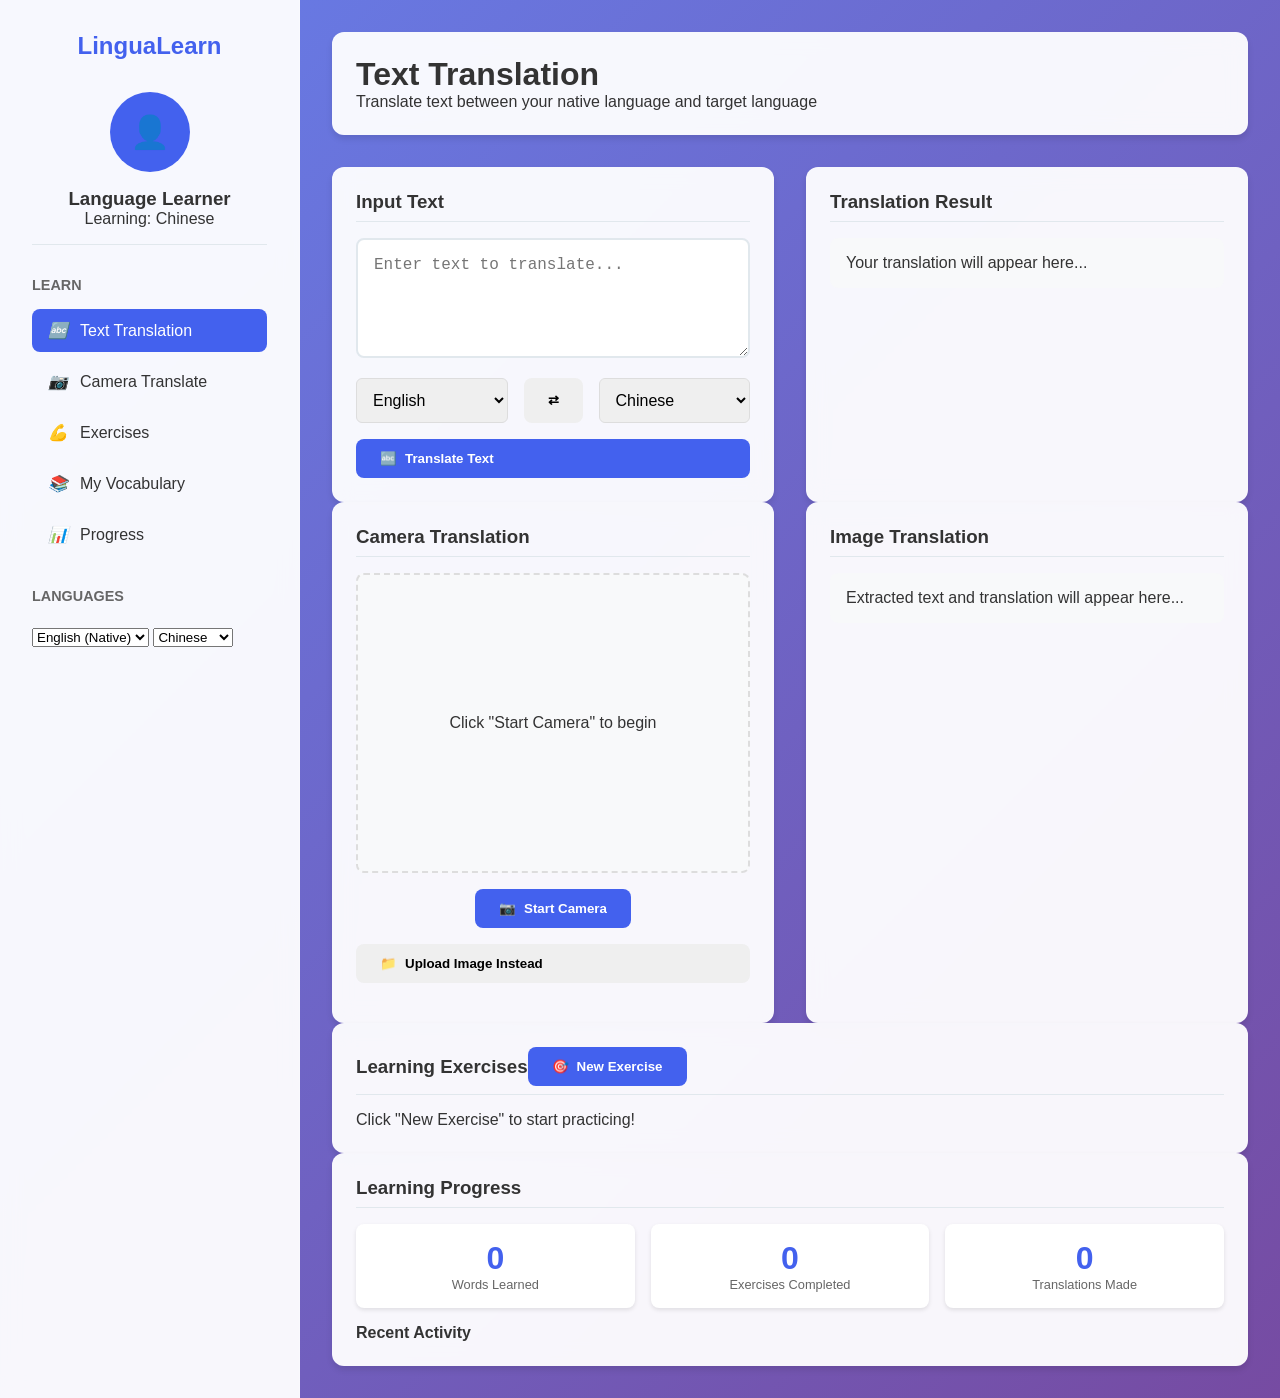
==== EngA.html @ cf84c39f "Add files via upload" ====
﻿<!DOCTYPE html>
<html lang="en">
<head>
    <meta charset="UTF-8">
    <meta name="viewport" content="width=device-width, initial-scale=1.0">
    <title>LinguaLearn - Language Learning Platform</title>
    <script src="/socket.io/socket.io.js"></script>
    <style>
        :root {
            --primary: #4361ee;
            --secondary: #3a0ca3;
            --success: #4cc9f0;
            --warning: #f72585;
            --light: #f8f9fa;
            --dark: #212529;
            --sidebar-width: 300px;
        }

        * {
            margin: 0;
            padding: 0;
            box-sizing: border-box;
        }

        body {
            font-family: 'Segoe UI', Tahoma, Geneva, Verdana, sans-serif;
            background: linear-gradient(135deg, #667eea 0%, #764ba2 100%);
            color: #333;
            min-height: 100vh;
        }

        .app-container {
            display: grid;
            grid-template-columns: var(--sidebar-width) 1fr;
            min-height: 100vh;
        }

        /* Sidebar */
        .sidebar {
            background: rgba(255, 255, 255, 0.95);
            backdrop-filter: blur(10px);
            padding: 2rem;
            border-right: 1px solid rgba(255, 255, 255, 0.2);
        }

        .logo {
            font-size: 1.5rem;
            font-weight: bold;
            color: var(--primary);
            margin-bottom: 2rem;
            text-align: center;
        }

        .user-profile {
            text-align: center;
            margin-bottom: 2rem;
            padding-bottom: 1rem;
            border-bottom: 1px solid #e1e8ed;
        }

        .avatar {
            width: 80px;
            height: 80px;
            background: var(--primary);
            border-radius: 50%;
            margin: 0 auto 1rem;
            display: flex;
            align-items: center;
            justify-content: center;
            color: white;
            font-size: 2rem;
        }

        .nav-section {
            margin-bottom: 2rem;
        }

        .nav-title {
            font-size: 0.9rem;
            text-transform: uppercase;
            color: #666;
            margin-bottom: 1rem;
            font-weight: 600;
        }

        .nav-links {
            list-style: none;
        }

        .nav-links li {
            margin-bottom: 0.5rem;
        }

        .nav-links a {
            display: flex;
            align-items: center;
            padding: 0.75rem 1rem;
            color: #333;
            text-decoration: none;
            border-radius: 8px;
            transition: all 0.2s ease;
        }

        .nav-links a:hover, .nav-links a.active {
            background: var(--primary);
            color: white;
        }

        .nav-links i {
            margin-right: 0.75rem;
            width: 20px;
            text-align: center;
        }

        /* Main Content */
        .main-content {
            padding: 2rem;
            overflow-y: auto;
        }

        .content-header {
            background: rgba(255, 255, 255, 0.95);
            backdrop-filter: blur(10px);
            border-radius: 12px;
            padding: 1.5rem;
            margin-bottom: 2rem;
            box-shadow: 0 4px 6px rgba(0, 0, 0, 0.1);
        }

        .tab-container {
            display: flex;
            gap: 1rem;
            margin-bottom: 1rem;
        }

        .tab {
            padding: 0.75rem 1.5rem;
            background: transparent;
            border: 2px solid var(--primary);
            border-radius: 25px;
            color: var(--primary);
            cursor: pointer;
            transition: all 0.2s ease;
            font-weight: 600;
        }

        .tab.active {
            background: var(--primary);
            color: white;
        }

        .content-grid {
            display: grid;
            grid-template-columns: 1fr 1fr;
            gap: 2rem;
        }

        @media (max-width: 1024px) {
            .content-grid {
                grid-template-columns: 1fr;
            }
        }

        .card {
            background: rgba(255, 255, 255, 0.95);
            backdrop-filter: blur(10px);
            border-radius: 12px;
            padding: 1.5rem;
            box-shadow: 0 4px 6px rgba(0, 0, 0, 0.1);
        }

        .card-header {
            display: flex;
            justify-content: between;
            align-items: center;
            margin-bottom: 1rem;
            padding-bottom: 0.5rem;
            border-bottom: 1px solid #e1e8ed;
        }

        /* Translation Interface */
        .translation-input {
            width: 100%;
            min-height: 120px;
            padding: 1rem;
            border: 2px solid #e1e8ed;
            border-radius: 8px;
            font-size: 1rem;
            resize: vertical;
            margin-bottom: 1rem;
        }

        .language-selector {
            display: flex;
            gap: 1rem;
            margin-bottom: 1rem;
        }

        .lang-select {
            flex: 1;
            padding: 0.75rem;
            border: 1px solid #ddd;
            border-radius: 6px;
            font-size: 1rem;
        }

        .btn {
            padding: 0.75rem 1.5rem;
            border: none;
            border-radius: 8px;
            cursor: pointer;
            font-weight: 600;
            transition: all 0.2s ease;
            display: inline-flex;
            align-items: center;
            gap: 0.5rem;
        }

        .btn-primary {
            background: var(--primary);
            color: white;
        }

        .btn-primary:hover {
            background: var(--secondary);
        }

        .btn-success {
            background: var(--success);
            color: white;
        }

        /* Camera Interface */
        .camera-container {
            position: relative;
            margin-bottom: 1rem;
        }

        .camera-preview {
            width: 100%;
            height: 300px;
            background: #f8f9fa;
            border: 2px dashed #ddd;
            border-radius: 8px;
            display: flex;
            align-items: center;
            justify-content: center;
            margin-bottom: 1rem;
        }

        .camera-preview video,
        .camera-preview canvas {
            width: 100%;
            height: 100%;
            border-radius: 6px;
        }

        .camera-controls {
            display: flex;
            gap: 0.5rem;
            justify-content: center;
        }

        /* Results Display */
        .translation-result {
            background: #f8f9fa;
            border-radius: 8px;
            padding: 1rem;
            margin-top: 1rem;
        }

        .word-breakdown {
            margin-top: 1rem;
        }

        .word-item {
            display: flex;
            justify-content: space-between;
            padding: 0.5rem;
            border-bottom: 1px solid #e9ecef;
        }

        .word-item:last-child {
            border-bottom: none;
        }

        .pronunciation {
            font-size: 0.8rem;
            color: #666;
            font-style: italic;
        }

        /* Learning Exercises */
        .exercise-card {
            background: #f0f4ff;
            border-radius: 8px;
            padding: 1rem;
            margin: 0.5rem 0;
        }

        .quiz-options {
            display: flex;
            flex-direction: column;
            gap: 0.5rem;
            margin: 1rem 0;
        }

        .quiz-option {
            padding: 0.75rem;
            background: white;
            border: 2px solid #e1e8ed;
            border-radius: 6px;
            cursor: pointer;
            transition: all 0.2s ease;
        }

        .quiz-option:hover {
            border-color: var(--primary);
        }

        .quiz-option.correct {
            border-color: var(--success);
            background: #f0fff4;
        }

        .quiz-option.incorrect {
            border-color: var(--warning);
            background: #fff0f0;
        }

        /* Progress Stats */
        .stats-grid {
            display: grid;
            grid-template-columns: repeat(auto-fit, minmax(150px, 1fr));
            gap: 1rem;
            margin: 1rem 0;
        }

        .stat-card {
            background: white;
            padding: 1rem;
            border-radius: 8px;
            text-align: center;
            box-shadow: 0 2px 4px rgba(0,0,0,0.1);
        }

        .stat-number {
            font-size: 2rem;
            font-weight: bold;
            color: var(--primary);
        }

        .stat-label {
            font-size: 0.8rem;
            color: #666;
        }
    </style>
</head>
<body>
    <div class="app-container">
        <!-- Sidebar -->
        <div class="sidebar">
            <div class="logo">LinguaLearn</div>
            
            <div class="user-profile">
                <div class="avatar">
                    <span>👤</span>
                </div>
                <h3 id="usernameDisplay">Language Learner</h3>
                <p>Learning: <span id="learningLangDisplay">Chinese</span></p>
            </div>

            <div class="nav-section">
                <div class="nav-title">Learn</div>
                <ul class="nav-links">
                    <li><a href="#" class="active" data-tab="translate"><i>🔤</i> Text Translation</a></li>
                    <li><a href="#" data-tab="camera"><i>📷</i> Camera Translate</a></li>
                    <li><a href="#" data-tab="exercises"><i>💪</i> Exercises</a></li>
                    <li><a href="#" data-tab="vocabulary"><i>📚</i> My Vocabulary</a></li>
                    <li><a href="#" data-tab="progress"><i>📊</i> Progress</a></li>
                </ul>
            </div>

            <div class="nav-section">
                <div class="nav-title">Languages</div>
                <div class="language-options">
                    <select id="nativeLanguage" class="form-control">
                        <option value="en">English (Native)</option>
                    </select>
                    <select id="learningLanguage" class="form-control" style="margin-top: 0.5rem;">
                        <option value="zh">Chinese</option>
                        <option value="ja">Japanese</option>
                        <option value="ko">Korean</option>
                    </select>
                </div>
            </div>
        </div>

        <!-- Main Content -->
        <div class="main-content">
            <div class="content-header">
                <h1 id="pageTitle">Text Translation</h1>
                <p id="pageDescription">Translate text between your native language and target language</p>
            </div>

            <!-- Translation Tab -->
            <div class="tab-content active" id="translateTab">
                <div class="content-grid">
                    <div class="card">
                        <div class="card-header">
                            <h3>Input Text</h3>
                        </div>
                        <textarea class="translation-input" id="inputText" placeholder="Enter text to translate..."></textarea>
                        
                        <div class="language-selector">
                            <select id="sourceLang" class="lang-select">
                                <option value="en">English</option>
                                <option value="zh">Chinese</option>
                                <option value="ja">Japanese</option>
                                <option value="ko">Korean</option>
                            </select>
                            <button class="btn" onclick="swapLanguages()">⇄</button>
                            <select id="targetLang" class="lang-select">
                                <option value="zh">Chinese</option>
                                <option value="ja">Japanese</option>
                                <option value="ko">Korean</option>
                                <option value="en">English</option>
                            </select>
                        </div>

                        <button class="btn btn-primary" onclick="translateText()" style="width: 100%;">
                            <span>🔤</span> Translate Text
                        </button>
                    </div>

                    <div class="card">
                        <div class="card-header">
                            <h3>Translation Result</h3>
                        </div>
                        <div id="translationResult" class="translation-result">
                            <p>Your translation will appear here...</p>
                        </div>

                        <div id="wordBreakdown" class="word-breakdown" style="display: none;">
                            <h4>Word Breakdown</h4>
                            <div id="wordList"></div>
                        </div>
                    </div>
                </div>
            </div>

            <!-- Camera Translation Tab -->
            <div class="tab-content" id="cameraTab">
                <div class="content-grid">
                    <div class="card">
                        <div class="card-header">
                            <h3>Camera Translation</h3>
                        </div>
                        
                        <div class="camera-container">
                            <div class="camera-preview" id="cameraPreview">
                                <span>Click "Start Camera" to begin</span>
                            </div>
                            
                            <div class="camera-controls">
                                <button class="btn btn-primary" id="startCameraBtn" onclick="startCamera()">
                                    <span>📷</span> Start Camera
                                </button>
                                <button class="btn btn-success" id="captureBtn" onclick="captureText()" style="display: none;">
                                    <span>⏹️</span> Capture & Translate
                                </button>
                                <button class="btn" id="stopCameraBtn" onclick="stopCamera()" style="display: none;">
                                    <span>⏹️</span> Stop Camera
                                </button>
                            </div>

                            <input type="file" id="imageUpload" accept="image/*" style="display: none;" onchange="uploadImage(this.files[0])">
                            <button class="btn" onclick="document.getElementById('imageUpload').click()" style="width: 100%; margin-top: 1rem;">
                                <span>📁</span> Upload Image Instead
                            </button>
                        </div>
                    </div>

                    <div class="card">
                        <div class="card-header">
                            <h3>Image Translation</h3>
                        </div>
                        <div id="imageTranslationResult" class="translation-result">
                            <p>Extracted text and translation will appear here...</p>
                        </div>
                    </div>
                </div>
            </div>

            <!-- Exercises Tab -->
            <div class="tab-content" id="exercisesTab">
                <div class="card">
                    <div class="card-header">
                        <h3>Learning Exercises</h3>
                        <button class="btn btn-primary" onclick="generateExercise()">
                            <span>🎯</span> New Exercise
                        </button>
                    </div>
                    
                    <div id="exerciseContainer">
                        <p>Click "New Exercise" to start practicing!</p>
                    </div>
                </div>
            </div>

            <!-- Progress Tab -->
            <div class="tab-content" id="progressTab">
                <div class="card">
                    <div class="card-header">
                        <h3>Learning Progress</h3>
                    </div>
                    
                    <div class="stats-grid">
                        <div class="stat-card">
                            <div class="stat-number" id="wordsLearned">0</div>
                            <div class="stat-label">Words Learned</div>
                        </div>
                        <div class="stat-card">
                            <div class="stat-number" id="exercisesCompleted">0</div>
                            <div class="stat-label">Exercises Completed</div>
                        </div>
                        <div class="stat-card">
                            <div class="stat-number" id="translationsMade">0</div>
                            <div class="stat-label">Translations Made</div>
                        </div>
                    </div>

                    <h4>Recent Activity</h4>
                    <div id="recentActivity">
                        <!-- Recent translations and exercises will appear here -->
                    </div>
                </div>
            </div>
        </div>
    </div>

    <script>
        class LinguaLearnApp {
            constructor() {
                this.socket = null;
                this.currentUser = null;
                this.mediaStream = null;
                this.currentTab = 'translate';
                this.init();
            }

            init() {
                this.initializeSocket();
                this.setupEventListeners();
                this.setupUser();
            }

            initializeSocket() {
                this.socket = io();

                this.socket.on('connect', () => {
                    console.log('Connected to language learning platform');
                });

                this.socket.on('user_ready', (data) => {
                    this.showNotification(data.message);
                });

                this.socket.on('translation_result', (translation) => {
                    this.displayTranslationResult(translation);
                });

                this.socket.on('image_translation_result', (translation) => {
                    this.displayImageTranslationResult(translation);
                });

                this.socket.on('image_translation_error', (error) => {
                    this.showNotification('Error: ' + error.error, 'error');
                });

                this.socket.on('exercise_generated', (exercise) => {
                    this.displayExercise(exercise);
                });

                this.socket.on('user_stats', (stats) => {
                    this.displayUserStats(stats);
                });
            }

            setupUser() {
                const username = localStorage.getItem('username') || 'Language Learner';
                const learningLang = localStorage.getItem('learningLanguage') || 'zh';
                
                this.currentUser = {
                    username: username,
                    learningLanguage: learningLang,
                    nativeLanguage: 'en'
                };

                document.getElementById('usernameDisplay').textContent = username;
                document.getElementById('learningLangDisplay').textContent = this.getLanguageName(learningLang);
                document.getElementById('learningLanguage').value = learningLang;

                this.socket.emit('user_join', this.currentUser);
            }

            getLanguageName(code) {
                const names = {
                    'en': 'English',
                    'zh': 'Chinese',
                    'ja': 'Japanese',
                    'ko': 'Korean'
                };
                return names[code] || code;
            }

            setupEventListeners() {
                // Tab navigation
                document.querySelectorAll('.nav-links a').forEach(link => {
                    link.addEventListener('click', (e) => {
                        e.preventDefault();
                        const tab = e.currentTarget.dataset.tab;
                        this.switchTab(tab);
                    });
                });

                // Language selection
                document.getElementById('learningLanguage').addEventListener('change', (e) => {
                    const lang = e.target.value;
                    this.currentUser.learningLanguage = lang;
                    localStorage.setItem('learningLanguage', lang);
                    document.getElementById('learningLangDisplay').textContent = this.getLanguageName(lang);
                    
                    // Update user with new language preference
                    this.socket.emit('user_join', this.currentUser);
                });

                // Enter key for translation
                document.getElementById('inputText').addEventListener('keypress', (e) => {
                    if (e.key === 'Enter' && e.ctrlKey) {
                        this.translateText();
                    }
                });
            }

            switchTab(tabName) {
                // Update active tab in navigation
                document.querySelectorAll('.nav-links a').forEach(link => {
                    link.classList.remove('active');
                });
                document.querySelector(`[data-tab="${tabName}"]`).classList.add('active');

                // Show/hide tab content
                document.querySelectorAll('.tab-content').forEach(content => {
                    content.classList.remove('active');
                });
                document.getElementById(tabName + 'Tab').classList.add('active');

                // Update page title
                const titles = {
                    'translate': 'Text Translation',
                    'camera': 'Camera Translation',
                    'exercises': 'Learning Exercises',
                    'vocabulary': 'My Vocabulary',
                    'progress': 'Learning Progress'
                };
                
                document.getElementById('pageTitle').textContent = titles[tabName];
                this.currentTab = tabName;

                // Load tab-specific data
                if (tabName === 'progress') {
                    this.loadUserStats();
                }
            }

            translateText() {
                const text = document.getElementById('inputText').value.trim();
                const sourceLang = document.getElementById('sourceLang').value;
                const targetLang = document.getElementById('targetLang').value;

                if (!text) {
                    this.showNotification('Please enter text to translate', 'warning');
                    return;
                }

                this.socket.emit('translate_text', {
                    text: text,
                    sourceLang: sourceLang,
                    targetLang: targetLang
                });
            }

            displayTranslationResult(translation) {
                const resultDiv = document.getElementById('translationResult');
                const wordBreakdown = document.getElementById('wordBreakdown');
                const wordList = document.getElementById('wordList');

                resultDiv.innerHTML = `
                    <h4>Translation:</h4>
                    <p style="font-size: 1.2rem; margin: 1rem 0;">${translation.translation}</p>
                    <div style="color: #666; font-size: 0.9rem;">
                        Confidence: ${(translation.confidence * 100).toFixed(1)}%
                    </div>
                `;

                // Show word breakdown if available
                if (translation.words) {
                    wordBreakdown.style.display = 'block';
                    wordList.innerHTML = '';

                    translation.words.forEach(word => {
                        const wordItem = document.createElement('div');
                        wordItem.className = 'word-item';
                        wordItem.innerHTML = `
                            <div>
                                <strong>${word.original}</strong>
                                <div class="pronunciation">${word.pronunciation}</div>
                            </div>
                            <div>
                                ${word.translated}
                                ${word.pinyin ? `<div class="pronunciation">${word.pinyin}</div>` : ''}
                            </div>
                        `;
                        wordList.appendChild(wordItem);
                    });
                }
            }

            async startCamera() {
                try {
                    this.mediaStream = await navigator.mediaDevices.getUserMedia({ 
                        video: { facingMode: 'environment' } 
                    });
                    
                    const preview = document.getElementById('cameraPreview');
                    const video = document.createElement('video');
                    video.srcObject = this.mediaStream;
                    video.autoplay = true;
                    video.playsInline = true;
                    
                    preview.innerHTML = '';
                    preview.appendChild(video);

                    // Show/hide buttons
                    document.getElementById('startCameraBtn').style.display = 'none';
                    document.getElementById('captureBtn').style.display = 'inline-flex';
                    document.getElementById('stopCameraBtn').style.display = 'inline-flex';

                } catch (error) {
                    this.showNotification('Error accessing camera: ' + error.message, 'error');
                }
            }

            stopCamera() {
                if (this.mediaStream) {
                    this.mediaStream.getTracks().forEach(track => track.stop());
                    this.mediaStream = null;
                }

                const preview = document.getElementById('cameraPreview');
                preview.innerHTML = '<span>Click "Start Camera" to begin</span>';

                document.getElementById('startCameraBtn').style.display = 'inline-flex';
                document.getElementById('captureBtn').style.display = 'none';
                document.getElementById('stopCameraBtn').style.display = 'none';
            }

            captureText() {
                const preview = document.getElementById('cameraPreview');
                const video = preview.querySelector('video');
                
                if (!video) return;

                const canvas = document.createElement('canvas');
                canvas.width = video.videoWidth;
                canvas.height = video.videoHeight;
                const ctx = canvas.getContext('2d');
                ctx.drawImage(video, 0, 0);

                canvas.toBlob((blob) => {
                    this.processImageForTranslation(blob);
                });
            }

            uploadImage(file) {
                if (file) {
                    this.processImageForTranslation(file);
                }
            }

            processImageForTranslation(imageBlob) {
                const reader = new FileReader();
                reader.onload = (e) => {
                    const imageData = e.target.result;
                    
                    this.socket.emit('translate_image', {
                        imageData: imageData,
                        sourceLang: document.getElementById('sourceLang').value,
                        targetLang: document.getElementById('targetLang').value
                    });
                };
                reader.readAsDataURL(imageBlob);
            }

            displayImageTranslationResult(translation) {
                const resultDiv = document.getElementById('imageTranslationResult');
                
                let html = `
                    <h4>Extracted Text:</h4>
                    <p style="background: #f8f9fa; padding: 1rem; border-radius: 6px; margin: 1rem 0;">
                        ${translation.ocr.extractedText}
                    </p>
                    <div style="color: #666; font-size: 0.9rem; margin-bottom: 1rem;">
                        OCR Confidence: ${(translation.ocr.confidence).toFixed(1)}%
                    </div>
                    <h4>Translation:</h4>
                    <p style="font-size: 1.2rem; margin: 1rem 0;">${translation.translation}</p>
                `;

                resultDiv.innerHTML = html;
            }

            generateExercise() {
                const inputText = document.getElementById('inputText').value || 'hello thank you good morning';
                this.socket.emit('generate_exercise', {
                    text: inputText,
                    language: this.currentUser.learningLanguage
                });
            }

            displayExercise(exercise) {
                const container = document.getElementById('exerciseContainer');
                
                let html = `
                    <div class="exercise-card">
                        <h4>Vocabulary Practice</h4>
                        <div class="word-list">
                `;

                exercise.words.forEach(word => {
                    html += `
                        <div class="word-item">
                            <strong>${word.word}</strong> → ${word.translation}
                            <div style="font-size: 0.8rem; color: #666;">${word.exercise}</div>
                        </div>
                    `;
                });

                html += `
                        </div>
                        <div class="quiz-section">
                            <h5>Quiz: ${exercise.quiz.question}</h5>
                            <div class="quiz-options">
                `;

                exercise.quiz.options.forEach((option, index) => {
                    html += `
                        <div class="quiz-option" onclick="app.checkAnswer('${option}', '${exercise.quiz.question}')">
                            ${option}
                        </div>
                    `;
                });

                html += `
                            </div>
                        </div>
                    </div>
                `;

                container.innerHTML = html;
            }

            checkAnswer(selected, question) {
                // Simple answer checking - in real app, verify with server
                const options = document.querySelectorAll('.quiz-option');
                options.forEach(opt => {
                    if (opt.textContent === selected) {
                        opt.classList.add('correct');
                        this.showNotification('Correct! 🎉', 'success');
                    }
                });

                // Update progress
                this.socket.emit('update_progress', {
                    type: 'exercise',
                    score: 1
                });
            }

            loadUserStats() {
                this.socket.emit('get_stats');
            }

            displayUserStats(stats) {
                document.getElementById('wordsLearned').textContent = stats.progress?.vocabulary.length || 0;
                document.getElementById('exercisesCompleted').textContent = stats.progress?.exercisesCompleted || 0;
                document.getElementById('translationsMade').textContent = stats.translationCount || 0;

                // Display recent activity
                const activityDiv = document.getElementById('recentActivity');
                if (stats.recentTranslations && stats.recentTranslations.length > 0) {
                    let activityHtml = '';
                    stats.recentTranslations.forEach(trans => {
                        activityHtml += `
                            <div class="word-item">
                                <div>${trans.original}</div>
                                <div>→ ${trans.translation.translation}</div>
                                <div style="font-size: 0.8rem; color: #666;">
                                    ${new Date(trans.timestamp).toLocaleDateString()}
                                </div>
                            </div>
                        `;
                    });
                    activityDiv.innerHTML = activityHtml;
                } else {
                    activityDiv.innerHTML = '<p>No recent activity</p>';
                }
            }

            showNotification(message, type = 'info') {
                // Simple notification - in real app, use a proper notification system
                alert(message);
            }
        }

        // Global functions for UI interactions
        function swapLanguages() {
            const source = document.getElementById('sourceLang');
            const target = document.getElementById('targetLang');
            const temp = source.value;
            source.value = target.value;
            target.value = temp;
        }

        // Initialize the application
        document.addEventListener('DOMContentLoaded', () => {
            window.app = new LinguaLearnApp();
        });

        // Make functions available globally
        function translateText() { window.app.translateText(); }
        function startCamera() { window.app.startCamera(); }
        function stopCamera() { window.app.stopCamera(); }
        function captureText() { window.app.captureText(); }
        function uploadImage(file) { window.app.uploadImage(file); }
        function generateExercise() { window.app.generateExercise(); }
    </script>
</body>
</html>
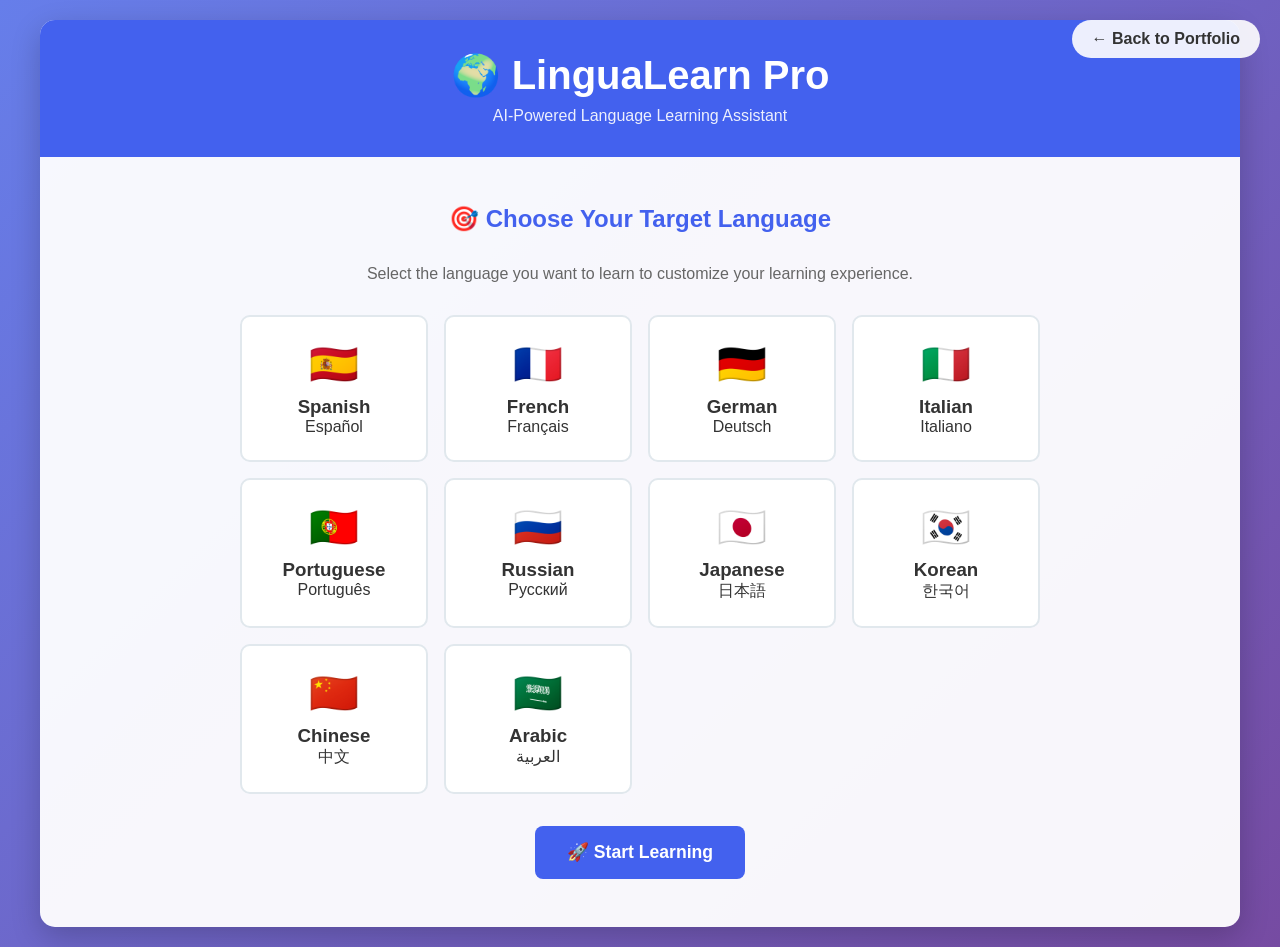
==== commit d77dd315: "Add files via upload" ====
--- a/EngA.html
+++ b/EngA.html
@@ -3,8 +3,7 @@
 <head>
     <meta charset="UTF-8">
     <meta name="viewport" content="width=device-width, initial-scale=1.0">
-    <title>LinguaLearn - Language Learning Platform</title>
-    <script src="/socket.io/socket.io.js"></script>
+    <title>LinguaLearn Pro - Language Learning App</title>
     <style>
         :root {
             --primary: #4361ee;
@@ -13,7 +12,6 @@
             --warning: #f72585;
             --light: #f8f9fa;
             --dark: #212529;
-            --sidebar-width: 300px;
         }
 
         * {
@@ -27,181 +25,174 @@
             background: linear-gradient(135deg, #667eea 0%, #764ba2 100%);
             color: #333;
             min-height: 100vh;
+            padding: 20px;
+        }
+
+        .back-link {
+            position: absolute;
+            top: 20px;
+            right: 20px;
+            background: rgba(255, 255, 255, 0.9);
+            color: #333;
+            padding: 10px 20px;
+            border-radius: 25px;
+            text-decoration: none;
+            font-weight: bold;
+            z-index: 100;
+            transition: all 0.3s ease;
+        }
+
+        .back-link:hover {
+            background: white;
+            transform: translateX(-5px);
         }
 
         .app-container {
-            display: grid;
-            grid-template-columns: var(--sidebar-width) 1fr;
-            min-height: 100vh;
-        }
-
-        /* Sidebar */
-        .sidebar {
+            max-width: 1200px;
+            margin: 0 auto;
             background: rgba(255, 255, 255, 0.95);
-            backdrop-filter: blur(10px);
-            padding: 2rem;
-            border-right: 1px solid rgba(255, 255, 255, 0.2);
-        }
-
-        .logo {
-            font-size: 1.5rem;
-            font-weight: bold;
-            color: var(--primary);
-            margin-bottom: 2rem;
-            text-align: center;
-        }
-
-        .user-profile {
-            text-align: center;
-            margin-bottom: 2rem;
-            padding-bottom: 1rem;
-            border-bottom: 1px solid #e1e8ed;
-        }
-
-        .avatar {
-            width: 80px;
-            height: 80px;
-            background: var(--primary);
-            border-radius: 50%;
-            margin: 0 auto 1rem;
-            display: flex;
-            align-items: center;
-            justify-content: center;
-            color: white;
-            font-size: 2rem;
-        }
-
-        .nav-section {
-            margin-bottom: 2rem;
-        }
-
-        .nav-title {
-            font-size: 0.9rem;
-            text-transform: uppercase;
-            color: #666;
-            margin-bottom: 1rem;
-            font-weight: 600;
-        }
-
-        .nav-links {
-            list-style: none;
-        }
-
-        .nav-links li {
-            margin-bottom: 0.5rem;
-        }
-
-        .nav-links a {
-            display: flex;
-            align-items: center;
-            padding: 0.75rem 1rem;
-            color: #333;
-            text-decoration: none;
-            border-radius: 8px;
-            transition: all 0.2s ease;
-        }
-
-        .nav-links a:hover, .nav-links a.active {
+            border-radius: 15px;
+            overflow: hidden;
+            box-shadow: 0 10px 30px rgba(0, 0, 0, 0.2);
+        }
+
+        .app-header {
             background: var(--primary);
             color: white;
-        }
-
-        .nav-links i {
-            margin-right: 0.75rem;
-            width: 20px;
+            padding: 2rem;
             text-align: center;
         }
 
-        /* Main Content */
-        .main-content {
+        .app-header h1 {
+            font-size: 2.5rem;
+            margin-bottom: 0.5rem;
+        }
+
+        .app-header p {
+            opacity: 0.9;
+        }
+
+        .nav-tabs {
+            display: flex;
+            background: var(--secondary);
+            padding: 0;
+            flex-wrap: wrap;
+        }
+
+        .nav-tab {
+            flex: 1;
+            min-width: 120px;
+            padding: 1rem;
+            background: transparent;
+            border: none;
+            color: white;
+            cursor: pointer;
+            transition: all 0.3s ease;
+            text-align: center;
+            font-weight: 600;
+        }
+
+        .nav-tab:hover {
+            background: rgba(255, 255, 255, 0.1);
+        }
+
+        .nav-tab.active {
+            background: var(--primary);
+            border-bottom: 3px solid #FFD166;
+        }
+
+        .tab-content {
+            display: none;
             padding: 2rem;
-            overflow-y: auto;
-        }
-
-        .content-header {
-            background: rgba(255, 255, 255, 0.95);
-            backdrop-filter: blur(10px);
-            border-radius: 12px;
+        }
+
+        .tab-content.active {
+            display: block;
+        }
+
+        .language-selection {
+            text-align: center;
+            padding: 3rem 2rem;
+        }
+
+        .language-selection h2 {
+            margin-bottom: 2rem;
+            color: var(--primary);
+        }
+
+        .language-grid {
+            display: grid;
+            grid-template-columns: repeat(auto-fit, minmax(150px, 1fr));
+            gap: 1rem;
+            max-width: 800px;
+            margin: 0 auto;
+        }
+
+        .language-card {
+            background: white;
+            border: 2px solid #e1e8ed;
+            border-radius: 10px;
             padding: 1.5rem;
-            margin-bottom: 2rem;
-            box-shadow: 0 4px 6px rgba(0, 0, 0, 0.1);
-        }
-
-        .tab-container {
-            display: flex;
-            gap: 1rem;
-            margin-bottom: 1rem;
-        }
-
-        .tab {
-            padding: 0.75rem 1.5rem;
-            background: transparent;
-            border: 2px solid var(--primary);
-            border-radius: 25px;
-            color: var(--primary);
             cursor: pointer;
-            transition: all 0.2s ease;
-            font-weight: 600;
-        }
-
-        .tab.active {
+            transition: all 0.3s ease;
+            text-align: center;
+        }
+
+        .language-card:hover {
+            border-color: var(--primary);
+            transform: translateY(-5px);
+            box-shadow: 0 5px 15px rgba(0,0,0,0.1);
+        }
+
+        .language-card.selected {
+            border-color: var(--primary);
             background: var(--primary);
             color: white;
         }
 
-        .content-grid {
+        .language-flag {
+            font-size: 2.5rem;
+            margin-bottom: 0.5rem;
+        }
+
+        .translation-grid {
             display: grid;
             grid-template-columns: 1fr 1fr;
             gap: 2rem;
-        }
-
-        @media (max-width: 1024px) {
-            .content-grid {
+            margin-bottom: 2rem;
+        }
+
+        @media (max-width: 768px) {
+            .translation-grid {
                 grid-template-columns: 1fr;
             }
         }
 
         .card {
-            background: rgba(255, 255, 255, 0.95);
-            backdrop-filter: blur(10px);
-            border-radius: 12px;
+            background: white;
+            border-radius: 10px;
             padding: 1.5rem;
             box-shadow: 0 4px 6px rgba(0, 0, 0, 0.1);
         }
 
-        .card-header {
-            display: flex;
-            justify-content: between;
-            align-items: center;
+        .card h3 {
             margin-bottom: 1rem;
+            color: var(--primary);
+            border-bottom: 2px solid var(--light);
             padding-bottom: 0.5rem;
-            border-bottom: 1px solid #e1e8ed;
-        }
-
-        /* Translation Interface */
+        }
+
         .translation-input {
             width: 100%;
-            min-height: 120px;
+            min-height: 150px;
             padding: 1rem;
             border: 2px solid #e1e8ed;
             border-radius: 8px;
             font-size: 1rem;
             resize: vertical;
             margin-bottom: 1rem;
-        }
-
-        .language-selector {
-            display: flex;
-            gap: 1rem;
-            margin-bottom: 1rem;
-        }
-
-        .lang-select {
-            flex: 1;
-            padding: 0.75rem;
-            border: 1px solid #ddd;
-            border-radius: 6px;
-            font-size: 1rem;
+            font-family: inherit;
+            line-height: 1.6;
         }
 
         .btn {
@@ -214,6 +205,7 @@
             display: inline-flex;
             align-items: center;
             gap: 0.5rem;
+            font-family: inherit;
         }
 
         .btn-primary {
@@ -223,728 +215,967 @@
 
         .btn-primary:hover {
             background: var(--secondary);
-        }
-
-        .btn-success {
+            transform: translateY(-2px);
+        }
+
+        .btn-secondary {
             background: var(--success);
             color: white;
         }
 
-        /* Camera Interface */
-        .camera-container {
-            position: relative;
-            margin-bottom: 1rem;
-        }
-
-        .camera-preview {
-            width: 100%;
-            height: 300px;
-            background: #f8f9fa;
-            border: 2px dashed #ddd;
-            border-radius: 8px;
-            display: flex;
-            align-items: center;
-            justify-content: center;
-            margin-bottom: 1rem;
-        }
-
-        .camera-preview video,
-        .camera-preview canvas {
-            width: 100%;
-            height: 100%;
-            border-radius: 6px;
-        }
-
-        .camera-controls {
-            display: flex;
-            gap: 0.5rem;
-            justify-content: center;
-        }
-
-        /* Results Display */
+        .btn-secondary:hover {
+            background: #3aa8d0;
+            transform: translateY(-2px);
+        }
+
         .translation-result {
             background: #f8f9fa;
             border-radius: 8px;
+            padding: 1.5rem;
+            min-height: 200px;
+            border-left: 4px solid var(--primary);
+        }
+
+        .image-upload-area {
+            border: 2px dashed #ddd;
+            border-radius: 8px;
+            padding: 2rem;
+            text-align: center;
+            margin-bottom: 1rem;
+            transition: all 0.3s ease;
+            cursor: pointer;
+        }
+
+        .image-upload-area:hover {
+            border-color: var(--primary);
+            background: #f8f9fa;
+        }
+
+        .image-upload-area.drag-over {
+            border-color: var(--primary);
+            background: #e3f2fd;
+        }
+
+        .image-preview {
+            max-width: 100%;
+            max-height: 300px;
+            border-radius: 8px;
+            margin: 1rem 0;
+            display: none;
+        }
+
+        .loading {
+            display: inline-block;
+            width: 20px;
+            height: 20px;
+            border: 3px solid #f3f3f3;
+            border-top: 3px solid var(--primary);
+            border-radius: 50%;
+            animation: spin 1s linear infinite;
+        }
+
+        @keyframes spin {
+            0% { transform: rotate(0deg); }
+            100% { transform: rotate(360deg); }
+        }
+
+        .notification {
+            position: fixed;
+            top: 20px;
+            right: 20px;
+            background: var(--success);
+            color: white;
+            padding: 1rem 1.5rem;
+            border-radius: 6px;
+            box-shadow: 0 4px 6px rgba(0,0,0,0.1);
+            z-index: 1000;
+            max-width: 300px;
+            transform: translateX(400px);
+            transition: transform 0.3s ease;
+        }
+
+        .notification.show {
+            transform: translateX(0);
+        }
+
+        .notification.error {
+            background: var(--warning);
+        }
+
+        .current-language-banner {
+            background: var(--success);
+            color: white;
+            padding: 0.5rem 1rem;
+            border-radius: 20px;
+            display: inline-flex;
+            align-items: center;
+            gap: 0.5rem;
+            margin-bottom: 1rem;
+        }
+
+        .pronunciation-guide {
+            background: #fff3cd;
+            border: 1px solid #ffeaa7;
+            border-radius: 6px;
             padding: 1rem;
             margin-top: 1rem;
-        }
-
-        .word-breakdown {
-            margin-top: 1rem;
-        }
-
-        .word-item {
+            font-family: 'Courier New', monospace;
+        }
+
+        .pronunciation-item {
             display: flex;
             justify-content: space-between;
-            padding: 0.5rem;
-            border-bottom: 1px solid #e9ecef;
-        }
-
-        .word-item:last-child {
+            align-items: center;
+            padding: 0.5rem 0;
+            border-bottom: 1px solid #ffeaa7;
+        }
+
+        .pronunciation-item:last-child {
             border-bottom: none;
         }
 
-        .pronunciation {
+        .phonetic-text {
+            font-weight: bold;
+            color: #e17055;
+        }
+
+        .speak-btn-small {
+            background: var(--primary);
+            color: white;
+            border: none;
+            border-radius: 4px;
+            padding: 0.25rem 0.5rem;
+            cursor: pointer;
             font-size: 0.8rem;
-            color: #666;
-            font-style: italic;
-        }
-
-        /* Learning Exercises */
-        .exercise-card {
-            background: #f0f4ff;
-            border-radius: 8px;
-            padding: 1rem;
-            margin: 0.5rem 0;
-        }
-
-        .quiz-options {
-            display: flex;
-            flex-direction: column;
-            gap: 0.5rem;
-            margin: 1rem 0;
-        }
-
-        .quiz-option {
-            padding: 0.75rem;
-            background: white;
-            border: 2px solid #e1e8ed;
-            border-radius: 6px;
-            cursor: pointer;
-            transition: all 0.2s ease;
-        }
-
-        .quiz-option:hover {
-            border-color: var(--primary);
-        }
-
-        .quiz-option.correct {
-            border-color: var(--success);
-            background: #f0fff4;
-        }
-
-        .quiz-option.incorrect {
-            border-color: var(--warning);
-            background: #fff0f0;
-        }
-
-        /* Progress Stats */
-        .stats-grid {
-            display: grid;
-            grid-template-columns: repeat(auto-fit, minmax(150px, 1fr));
-            gap: 1rem;
-            margin: 1rem 0;
-        }
-
-        .stat-card {
-            background: white;
-            padding: 1rem;
-            border-radius: 8px;
-            text-align: center;
-            box-shadow: 0 2px 4px rgba(0,0,0,0.1);
-        }
-
-        .stat-number {
-            font-size: 2rem;
-            font-weight: bold;
-            color: var(--primary);
-        }
-
-        .stat-label {
-            font-size: 0.8rem;
-            color: #666;
         }
     </style>
 </head>
 <body>
+    <a href="index.html" class="back-link">← Back to Portfolio</a>
+
     <div class="app-container">
-        <!-- Sidebar -->
-        <div class="sidebar">
-            <div class="logo">LinguaLearn</div>
+        <div class="app-header">
+            <h1>🌍 LinguaLearn Pro</h1>
+            <p>AI-Powered Language Learning Assistant</p>
+        </div>
+
+        <!-- Language Selection Screen -->
+        <div id="languageSelection" class="language-selection">
+            <h2>🎯 Choose Your Target Language</h2>
+            <p style="margin-bottom: 2rem; color: #666;">Select the language you want to learn to customize your learning experience.</p>
             
-            <div class="user-profile">
-                <div class="avatar">
-                    <span>👤</span>
-                </div>
-                <h3 id="usernameDisplay">Language Learner</h3>
-                <p>Learning: <span id="learningLangDisplay">Chinese</span></p>
+            <div class="language-grid">
+                <div class="language-card" data-lang="es" data-flag="🇪🇸">
+                    <div class="language-flag">🇪🇸</div>
+                    <h3>Spanish</h3>
+                    <p>Español</p>
+                </div>
+                <div class="language-card" data-lang="fr" data-flag="🇫🇷">
+                    <div class="language-flag">🇫🇷</div>
+                    <h3>French</h3>
+                    <p>Français</p>
+                </div>
+                <div class="language-card" data-lang="de" data-flag="🇩🇪">
+                    <div class="language-flag">🇩🇪</div>
+                    <h3>German</h3>
+                    <p>Deutsch</p>
+                </div>
+                <div class="language-card" data-lang="it" data-flag="🇮🇹">
+                    <div class="language-flag">🇮🇹</div>
+                    <h3>Italian</h3>
+                    <p>Italiano</p>
+                </div>
+                <div class="language-card" data-lang="pt" data-flag="🇵🇹">
+                    <div class="language-flag">🇵🇹</div>
+                    <h3>Portuguese</h3>
+                    <p>Português</p>
+                </div>
+                <div class="language-card" data-lang="ru" data-flag="🇷🇺">
+                    <div class="language-flag">🇷🇺</div>
+                    <h3>Russian</h3>
+                    <p>Русский</p>
+                </div>
+                <div class="language-card" data-lang="ja" data-flag="🇯🇵">
+                    <div class="language-flag">🇯🇵</div>
+                    <h3>Japanese</h3>
+                    <p>日本語</p>
+                </div>
+                <div class="language-card" data-lang="ko" data-flag="🇰🇷">
+                    <div class="language-flag">🇰🇷</div>
+                    <h3>Korean</h3>
+                    <p>한국어</p>
+                </div>
+                <div class="language-card" data-lang="zh" data-flag="🇨🇳">
+                    <div class="language-flag">🇨🇳</div>
+                    <h3>Chinese</h3>
+                    <p>中文</p>
+                </div>
+                <div class="language-card" data-lang="ar" data-flag="🇸🇦">
+                    <div class="language-flag">🇸🇦</div>
+                    <h3>Arabic</h3>
+                    <p>العربية</p>
+                </div>
             </div>
 
-            <div class="nav-section">
-                <div class="nav-title">Learn</div>
-                <ul class="nav-links">
-                    <li><a href="#" class="active" data-tab="translate"><i>🔤</i> Text Translation</a></li>
-                    <li><a href="#" data-tab="camera"><i>📷</i> Camera Translate</a></li>
-                    <li><a href="#" data-tab="exercises"><i>💪</i> Exercises</a></li>
-                    <li><a href="#" data-tab="vocabulary"><i>📚</i> My Vocabulary</a></li>
-                    <li><a href="#" data-tab="progress"><i>📊</i> Progress</a></li>
-                </ul>
+            <button class="btn btn-primary" onclick="startLearning()" style="margin-top: 2rem; padding: 1rem 2rem; font-size: 1.1rem;">
+                🚀 Start Learning
+            </button>
+        </div>
+
+        <!-- Main App (hidden initially) -->
+        <div id="mainApp" style="display: none;">
+            <div class="nav-tabs">
+                <button class="nav-tab active" data-tab="text-translate">📝 Text Translation</button>
+                <button class="nav-tab" data-tab="image-translate">🖼️ Image Translation</button>
+                <button class="nav-tab" data-tab="exercises">🎯 Practice Exercises</button>
+                <button class="nav-tab" data-tab="settings">⚙️ Language Settings</button>
             </div>
 
-            <div class="nav-section">
-                <div class="nav-title">Languages</div>
-                <div class="language-options">
-                    <select id="nativeLanguage" class="form-control">
-                        <option value="en">English (Native)</option>
-                    </select>
-                    <select id="learningLanguage" class="form-control" style="margin-top: 0.5rem;">
-                        <option value="zh">Chinese</option>
-                        <option value="ja">Japanese</option>
-                        <option value="ko">Korean</option>
-                    </select>
+            <!-- Text Translation Tab -->
+            <div class="tab-content active" id="text-translate">
+                <div class="current-language-banner" id="currentLanguageBanner">
+                    🌍 Learning: Spanish 🇪🇸
+                </div>
+                
+                <div class="translation-grid">
+                    <div class="card">
+                        <h3>🔤 Enter English Text</h3>
+                        <textarea class="translation-input" id="inputText" placeholder="Type English text to translate to your target language...">Hello, how are you today? I would like to learn how to speak your language.</textarea>
+                        <button class="btn btn-primary" onclick="translateText()" style="width: 100%;" id="translateBtn">
+                            🔤 Translate to Target Language
+                        </button>
+                    </div>
+
+                    <div class="card">
+                        <h3>📖 Translation Result</h3>
+                        <div id="translationResult" class="translation-result">
+                            <p style="text-align: center; color: #666; padding: 2rem;">
+                                Your translation will appear here...
+                            </p>
+                        </div>
+                        <div id="pronunciationGuide" class="pronunciation-guide" style="display: none;">
+                            <h4>🔊 Pronunciation Guide</h4>
+                            <div id="pronunciationContent"></div>
+                        </div>
+                    </div>
                 </div>
             </div>
-        </div>
-
-        <!-- Main Content -->
-        <div class="main-content">
-            <div class="content-header">
-                <h1 id="pageTitle">Text Translation</h1>
-                <p id="pageDescription">Translate text between your native language and target language</p>
+
+            <!-- Image Translation Tab -->
+            <div class="tab-content" id="image-translate">
+                <div class="current-language-banner" id="imageLanguageBanner">
+                    🌍 Learning: Spanish 🇪🇸
+                </div>
+                
+                <div class="card">
+                    <h3>🖼️ Upload Image with Foreign Text</h3>
+                    <p style="margin-bottom: 1rem; color: #666;">
+                        Upload an image containing text in your target language, and we'll extract and translate it to English.
+                    </p>
+                    
+                    <div class="image-upload-area" id="imageUploadArea">
+                        <div style="font-size: 3rem; margin-bottom: 1rem;">📸</div>
+                        <h4>Drag & Drop Image Here</h4>
+                        <p style="color: #666; margin-bottom: 1rem;">or click to select file</p>
+                        <p style="font-size: 0.9rem; color: #888;">Supports: JPG, PNG, WebP (Max 5MB)</p>
+                        <input type="file" id="imageInput" accept="image/*" style="display: none;">
+                    </div>
+
+                    <img id="imagePreview" class="image-preview" alt="Image preview">
+                    
+                    <button class="btn btn-secondary" onclick="extractAndTranslateText()" style="width: 100%; margin-top: 1rem;" id="extractBtn">
+                        🔍 Extract & Translate to English
+                    </button>
+                </div>
+
+                <div class="card" style="margin-top: 2rem;">
+                    <h3>📖 Extracted & Translated Text</h3>
+                    <div id="imageTranslationResult" class="translation-result">
+                        <p style="text-align: center; color: #666; padding: 2rem;">
+                            Extracted text and translation will appear here...
+                        </p>
+                    </div>
+                    <div id="imagePronunciationGuide" class="pronunciation-guide" style="display: none;">
+                        <h4>🔊 Pronunciation Guide</h4>
+                        <div id="imagePronunciationContent"></div>
+                    </div>
+                </div>
             </div>
 
-            <!-- Translation Tab -->
-            <div class="tab-content active" id="translateTab">
-                <div class="content-grid">
-                    <div class="card">
-                        <div class="card-header">
-                            <h3>Input Text</h3>
-                        </div>
-                        <textarea class="translation-input" id="inputText" placeholder="Enter text to translate..."></textarea>
-                        
-                        <div class="language-selector">
-                            <select id="sourceLang" class="lang-select">
-                                <option value="en">English</option>
-                                <option value="zh">Chinese</option>
-                                <option value="ja">Japanese</option>
-                                <option value="ko">Korean</option>
-                            </select>
-                            <button class="btn" onclick="swapLanguages()">⇄</button>
-                            <select id="targetLang" class="lang-select">
-                                <option value="zh">Chinese</option>
-                                <option value="ja">Japanese</option>
-                                <option value="ko">Korean</option>
-                                <option value="en">English</option>
-                            </select>
-                        </div>
-
-                        <button class="btn btn-primary" onclick="translateText()" style="width: 100%;">
-                            <span>🔤</span> Translate Text
-                        </button>
-                    </div>
-
-                    <div class="card">
-                        <div class="card-header">
-                            <h3>Translation Result</h3>
-                        </div>
-                        <div id="translationResult" class="translation-result">
-                            <p>Your translation will appear here...</p>
-                        </div>
-
-                        <div id="wordBreakdown" class="word-breakdown" style="display: none;">
-                            <h4>Word Breakdown</h4>
-                            <div id="wordList"></div>
-                        </div>
-                    </div>
-                </div>
-            </div>
-
-            <!-- Camera Translation Tab -->
-            <div class="tab-content" id="cameraTab">
-                <div class="content-grid">
-                    <div class="card">
-                        <div class="card-header">
-                            <h3>Camera Translation</h3>
-                        </div>
-                        
-                        <div class="camera-container">
-                            <div class="camera-preview" id="cameraPreview">
-                                <span>Click "Start Camera" to begin</span>
-                            </div>
-                            
-                            <div class="camera-controls">
-                                <button class="btn btn-primary" id="startCameraBtn" onclick="startCamera()">
-                                    <span>📷</span> Start Camera
-                                </button>
-                                <button class="btn btn-success" id="captureBtn" onclick="captureText()" style="display: none;">
-                                    <span>⏹️</span> Capture & Translate
-                                </button>
-                                <button class="btn" id="stopCameraBtn" onclick="stopCamera()" style="display: none;">
-                                    <span>⏹️</span> Stop Camera
-                                </button>
-                            </div>
-
-                            <input type="file" id="imageUpload" accept="image/*" style="display: none;" onchange="uploadImage(this.files[0])">
-                            <button class="btn" onclick="document.getElementById('imageUpload').click()" style="width: 100%; margin-top: 1rem;">
-                                <span>📁</span> Upload Image Instead
-                            </button>
-                        </div>
-                    </div>
-
-                    <div class="card">
-                        <div class="card-header">
-                            <h3>Image Translation</h3>
-                        </div>
-                        <div id="imageTranslationResult" class="translation-result">
-                            <p>Extracted text and translation will appear here...</p>
-                        </div>
-                    </div>
-                </div>
-            </div>
-
             <!-- Exercises Tab -->
-            <div class="tab-content" id="exercisesTab">
+            <div class="tab-content" id="exercises">
+                <div class="current-language-banner">
+                    🌍 Learning: Spanish 🇪🇸
+                </div>
+                
                 <div class="card">
-                    <div class="card-header">
-                        <h3>Learning Exercises</h3>
-                        <button class="btn btn-primary" onclick="generateExercise()">
-                            <span>🎯</span> New Exercise
-                        </button>
-                    </div>
+                    <h3>🎯 Practice Your Target Language</h3>
+                    <p style="margin-bottom: 1rem; color: #666;">
+                        Practice translating from English to your target language with customized exercises.
+                    </p>
+                    
+                    <button class="btn btn-primary" onclick="generateExercise()" style="width: 100%; margin-bottom: 1rem;">
+                        🎯 Generate New Exercise
+                    </button>
                     
                     <div id="exerciseContainer">
-                        <p>Click "New Exercise" to start practicing!</p>
+                        <div style="text-align: center; color: #666; padding: 2rem;">
+                            Click the button above to generate a translation exercise!
+                        </div>
                     </div>
                 </div>
             </div>
 
-            <!-- Progress Tab -->
-            <div class="tab-content" id="progressTab">
+            <!-- Settings Tab -->
+            <div class="tab-content" id="settings">
                 <div class="card">
-                    <div class="card-header">
-                        <h3>Learning Progress</h3>
-                    </div>
+                    <h3>⚙️ Language Settings</h3>
+                    <p style="margin-bottom: 1rem; color: #666;">
+                        Change your target language or adjust learning preferences.
+                    </p>
                     
-                    <div class="stats-grid">
-                        <div class="stat-card">
-                            <div class="stat-number" id="wordsLearned">0</div>
-                            <div class="stat-label">Words Learned</div>
+                    <div style="background: #f8f9fa; padding: 1.5rem; border-radius: 8px; margin-bottom: 1rem;">
+                        <h4>Current Target Language</h4>
+                        <div id="currentLanguageDisplay" style="font-size: 1.2rem; margin: 1rem 0; padding: 1rem; background: white; border-radius: 6px;">
+                            Spanish 🇪🇸
                         </div>
-                        <div class="stat-card">
-                            <div class="stat-number" id="exercisesCompleted">0</div>
-                            <div class="stat-label">Exercises Completed</div>
-                        </div>
-                        <div class="stat-card">
-                            <div class="stat-number" id="translationsMade">0</div>
-                            <div class="stat-label">Translations Made</div>
-                        </div>
-                    </div>
-
-                    <h4>Recent Activity</h4>
-                    <div id="recentActivity">
-                        <!-- Recent translations and exercises will appear here -->
-                    </div>
+                    </div>
+                    
+                    <button class="btn btn-primary" onclick="changeLanguage()" style="width: 100%;">
+                        🔄 Change Target Language
+                    </button>
                 </div>
             </div>
         </div>
     </div>
 
     <script>
-        class LinguaLearnApp {
+        class LanguageLearningApp {
             constructor() {
-                this.socket = null;
-                this.currentUser = null;
-                this.mediaStream = null;
-                this.currentTab = 'translate';
+                this.targetLanguage = null;
+                this.targetLanguageName = '';
+                this.targetLanguageFlag = '';
+                this.currentTab = 'text-translate';
                 this.init();
             }
 
             init() {
-                this.initializeSocket();
                 this.setupEventListeners();
-                this.setupUser();
-            }
-
-            initializeSocket() {
-                this.socket = io();
-
-                this.socket.on('connect', () => {
-                    console.log('Connected to language learning platform');
-                });
-
-                this.socket.on('user_ready', (data) => {
-                    this.showNotification(data.message);
-                });
-
-                this.socket.on('translation_result', (translation) => {
-                    this.displayTranslationResult(translation);
-                });
-
-                this.socket.on('image_translation_result', (translation) => {
-                    this.displayImageTranslationResult(translation);
-                });
-
-                this.socket.on('image_translation_error', (error) => {
-                    this.showNotification('Error: ' + error.error, 'error');
-                });
-
-                this.socket.on('exercise_generated', (exercise) => {
-                    this.displayExercise(exercise);
-                });
-
-                this.socket.on('user_stats', (stats) => {
-                    this.displayUserStats(stats);
-                });
-            }
-
-            setupUser() {
-                const username = localStorage.getItem('username') || 'Language Learner';
-                const learningLang = localStorage.getItem('learningLanguage') || 'zh';
-                
-                this.currentUser = {
-                    username: username,
-                    learningLanguage: learningLang,
-                    nativeLanguage: 'en'
-                };
-
-                document.getElementById('usernameDisplay').textContent = username;
-                document.getElementById('learningLangDisplay').textContent = this.getLanguageName(learningLang);
-                document.getElementById('learningLanguage').value = learningLang;
-
-                this.socket.emit('user_join', this.currentUser);
-            }
-
-            getLanguageName(code) {
-                const names = {
-                    'en': 'English',
-                    'zh': 'Chinese',
-                    'ja': 'Japanese',
-                    'ko': 'Korean'
-                };
-                return names[code] || code;
+                this.checkSavedLanguage();
+            }
+
+            checkSavedLanguage() {
+                const savedLang = localStorage.getItem('lingualearn_targetLanguage');
+                if (savedLang) {
+                    const langData = JSON.parse(savedLang);
+                    this.setTargetLanguage(langData.code, langData.name, langData.flag);
+                    this.showMainApp();
+                }
             }
 
             setupEventListeners() {
-                // Tab navigation
-                document.querySelectorAll('.nav-links a').forEach(link => {
-                    link.addEventListener('click', (e) => {
-                        e.preventDefault();
-                        const tab = e.currentTarget.dataset.tab;
-                        this.switchTab(tab);
+                // Language selection
+                document.querySelectorAll('.language-card').forEach(card => {
+                    card.addEventListener('click', () => {
+                        document.querySelectorAll('.language-card').forEach(c => c.classList.remove('selected'));
+                        card.classList.add('selected');
                     });
                 });
 
-                // Language selection
-                document.getElementById('learningLanguage').addEventListener('change', (e) => {
-                    const lang = e.target.value;
-                    this.currentUser.learningLanguage = lang;
-                    localStorage.setItem('learningLanguage', lang);
-                    document.getElementById('learningLangDisplay').textContent = this.getLanguageName(lang);
-                    
-                    // Update user with new language preference
-                    this.socket.emit('user_join', this.currentUser);
+                // Tab navigation
+                document.querySelectorAll('.nav-tab').forEach(tab => {
+                    tab.addEventListener('click', (e) => {
+                        const tabName = e.currentTarget.dataset.tab;
+                        this.switchTab(tabName);
+                    });
                 });
 
-                // Enter key for translation
-                document.getElementById('inputText').addEventListener('keypress', (e) => {
-                    if (e.key === 'Enter' && e.ctrlKey) {
-                        this.translateText();
+                // Image upload handling
+                this.setupImageUpload();
+            }
+
+            setupImageUpload() {
+                const uploadArea = document.getElementById('imageUploadArea');
+                const fileInput = document.getElementById('imageInput');
+
+                uploadArea.addEventListener('click', () => fileInput.click());
+
+                uploadArea.addEventListener('dragover', (e) => {
+                    e.preventDefault();
+                    uploadArea.classList.add('drag-over');
+                });
+
+                uploadArea.addEventListener('dragleave', () => {
+                    uploadArea.classList.remove('drag-over');
+                });
+
+                uploadArea.addEventListener('drop', (e) => {
+                    e.preventDefault();
+                    uploadArea.classList.remove('drag-over');
+                    const files = e.dataTransfer.files;
+                    if (files.length > 0) {
+                        this.handleImageUpload(files[0]);
                     }
                 });
+
+                fileInput.addEventListener('change', (e) => {
+                    if (e.target.files.length > 0) {
+                        this.handleImageUpload(e.target.files[0]);
+                    }
+                });
+            }
+
+            handleImageUpload(file) {
+                if (!file.type.startsWith('image/')) {
+                    this.showNotification('Please upload an image file', 'error');
+                    return;
+                }
+
+                if (file.size > 5 * 1024 * 1024) {
+                    this.showNotification('Image must be smaller than 5MB', 'error');
+                    return;
+                }
+
+                const reader = new FileReader();
+                reader.onload = (e) => {
+                    const preview = document.getElementById('imagePreview');
+                    preview.src = e.target.result;
+                    preview.style.display = 'block';
+                };
+                reader.readAsDataURL(file);
+            }
+
+            setTargetLanguage(langCode, langName, langFlag) {
+                this.targetLanguage = langCode;
+                this.targetLanguageName = langName;
+                this.targetLanguageFlag = langFlag;
+
+                // Update UI
+                document.getElementById('currentLanguageBanner').innerHTML = 
+                    `🌍 Learning: ${langName} ${langFlag}`;
+                document.getElementById('imageLanguageBanner').innerHTML = 
+                    `🌍 Learning: ${langName} ${langFlag}`;
+                document.getElementById('currentLanguageDisplay').innerHTML = 
+                    `${langName} ${langFlag}`;
+
+                // Save to localStorage
+                localStorage.setItem('lingualearn_targetLanguage', JSON.stringify({
+                    code: langCode,
+                    name: langName,
+                    flag: langFlag
+                }));
+            }
+
+            showMainApp() {
+                document.getElementById('languageSelection').style.display = 'none';
+                document.getElementById('mainApp').style.display = 'block';
+            }
+
+            showLanguageSelection() {
+                document.getElementById('languageSelection').style.display = 'block';
+                document.getElementById('mainApp').style.display = 'none';
             }
 
             switchTab(tabName) {
-                // Update active tab in navigation
-                document.querySelectorAll('.nav-links a').forEach(link => {
-                    link.classList.remove('active');
+                document.querySelectorAll('.nav-tab').forEach(tab => {
+                    tab.classList.remove('active');
                 });
                 document.querySelector(`[data-tab="${tabName}"]`).classList.add('active');
 
-                // Show/hide tab content
                 document.querySelectorAll('.tab-content').forEach(content => {
                     content.classList.remove('active');
                 });
-                document.getElementById(tabName + 'Tab').classList.add('active');
-
-                // Update page title
-                const titles = {
-                    'translate': 'Text Translation',
-                    'camera': 'Camera Translation',
-                    'exercises': 'Learning Exercises',
-                    'vocabulary': 'My Vocabulary',
-                    'progress': 'Learning Progress'
+                document.getElementById(tabName).classList.add('active');
+
+                this.currentTab = tabName;
+            }
+
+            async translateText() {
+                const text = document.getElementById('inputText').value.trim();
+                
+                if (!text) {
+                    this.showNotification('Please enter some text to translate', 'error');
+                    return;
+                }
+
+                if (!this.targetLanguage) {
+                    this.showNotification('Please select a target language first', 'error');
+                    return;
+                }
+
+                // Show loading state
+                const translateBtn = document.getElementById('translateBtn');
+                const originalText = translateBtn.innerHTML;
+                translateBtn.innerHTML = '<div class="loading"></div> Translating...';
+                translateBtn.disabled = true;
+
+                try {
+                    const translation = await this.myMemoryTranslate(text, 'en', this.targetLanguage);
+                    this.displayTranslationResult(text, translation);
+                    this.generatePronunciationGuide(translation, 'text');
+                    this.showNotification('Translation successful!', 'success');
+                    
+                } catch (error) {
+                    console.error('Translation error:', error);
+                    const translation = this.demoTranslate(text, 'en', this.targetLanguage);
+                    this.displayTranslationResult(text, translation);
+                    this.generatePronunciationGuide(translation, 'text');
+                    this.showNotification('Using demo translation', 'info');
+                } finally {
+                    // Restore button
+                    translateBtn.innerHTML = originalText;
+                    translateBtn.disabled = false;
+                }
+            }
+
+            async extractAndTranslateText() {
+                const preview = document.getElementById('imagePreview');
+                
+                if (!preview.src || preview.style.display === 'none') {
+                    this.showNotification('Please upload an image first', 'error');
+                    return;
+                }
+
+                if (!this.targetLanguage) {
+                    this.showNotification('Please select a target language first', 'error');
+                    return;
+                }
+
+                // Show loading state
+                const extractBtn = document.getElementById('extractBtn');
+                const originalText = extractBtn.innerHTML;
+                extractBtn.innerHTML = '<div class="loading"></div> Processing Image...';
+                extractBtn.disabled = true;
+
+                this.showNotification('Extracting text from image...', 'info');
+
+                // Simulate OCR processing with timeout
+                setTimeout(() => {
+                    try {
+                        // Simulate extracting text in the target language
+                        const extractedText = this.simulateForeignTextOCR();
+                        const translation = this.demoTranslate(extractedText, this.targetLanguage, 'en');
+                        
+                        this.displayImageTranslationResult(extractedText, translation);
+                        this.generatePronunciationGuide(extractedText, 'image');
+                        this.showNotification('Text extracted and translated!', 'success');
+                        
+                    } catch (error) {
+                        console.error('Image processing error:', error);
+                        this.showNotification('Image processing failed', 'error');
+                    } finally {
+                        extractBtn.innerHTML = originalText;
+                        extractBtn.disabled = false;
+                    }
+                }, 2000);
+            }
+
+            simulateForeignTextOCR() {
+                // Simulate text in the target language
+                const foreignTexts = {
+                    'es': [
+                        "¡Bienvenidos a nuestro restaurante! Servimos pasta fresca y pizza todos los días de 11 AM a 10 PM.",
+                        "PRECAUCIÓN: PISO MOJADO. Por favor, tenga cuidado al caminar en esta área.",
+                        "OFERTA: 50% DE DESCUENTO en toda la ropa de invierno. Oferta por tiempo limitado válida hasta el 31 de diciembre."
+                    ],
+                    'fr': [
+                        "Bienvenue dans notre restaurant ! Nous servons des pâtes fraîches et de la pizza tous les jours de 11h à 22h.",
+                        "ATTENTION: SOL MOUILLÉ. Veuillez faire attention en marchant dans cette zone.",
+                        "SOLDES: 50% DE RÉDUCTION sur tous les vêtements d'hiver. Offre à durée limitée valable jusqu'au 31 décembre."
+                    ],
+                    'de': [
+                        "Willkommen in unserem Restaurant! Wir servieren frische Pasta und Pizza täglich von 11 bis 22 Uhr.",
+                        "ACHTUNG: NASSER BODEN. Bitte seien Sie vorsichtig, wenn Sie in diesem Bereich gehen.",
+                        "SALE: 50% RABATT auf alle Winterkleidungsstücke. Zeitlich begrenztes Angebot gültig bis zum 31. Dezember."
+                    ],
+                    'ja': [
+                        "当レストランへようこそ！毎日11時から22時まで新鮮なパスタとピザを提供しています。",
+                        "注意：床が濡れています。このエリアを歩く際はご注意ください。",
+                        "セール：冬服全品50%OFF。12月31日までの期間限定オファー。"
+                    ]
                 };
-                
-                document.getElementById('pageTitle').textContent = titles[tabName];
-                this.currentTab = tabName;
-
-                // Load tab-specific data
-                if (tabName === 'progress') {
-                    this.loadUserStats();
-                }
-            }
-
-            translateText() {
-                const text = document.getElementById('inputText').value.trim();
-                const sourceLang = document.getElementById('sourceLang').value;
-                const targetLang = document.getElementById('targetLang').value;
-
-                if (!text) {
-                    this.showNotification('Please enter text to translate', 'warning');
-                    return;
-                }
-
-                this.socket.emit('translate_text', {
-                    text: text,
-                    sourceLang: sourceLang,
-                    targetLang: targetLang
-                });
-            }
-
-            displayTranslationResult(translation) {
-                const resultDiv = document.getElementById('translationResult');
-                const wordBreakdown = document.getElementById('wordBreakdown');
-                const wordList = document.getElementById('wordList');
-
-                resultDiv.innerHTML = `
-                    <h4>Translation:</h4>
-                    <p style="font-size: 1.2rem; margin: 1rem 0;">${translation.translation}</p>
-                    <div style="color: #666; font-size: 0.9rem;">
-                        Confidence: ${(translation.confidence * 100).toFixed(1)}%
-                    </div>
-                `;
-
-                // Show word breakdown if available
-                if (translation.words) {
-                    wordBreakdown.style.display = 'block';
-                    wordList.innerHTML = '';
-
-                    translation.words.forEach(word => {
-                        const wordItem = document.createElement('div');
-                        wordItem.className = 'word-item';
-                        wordItem.innerHTML = `
-                            <div>
-                                <strong>${word.original}</strong>
-                                <div class="pronunciation">${word.pronunciation}</div>
-                            </div>
-                            <div>
-                                ${word.translated}
-                                ${word.pinyin ? `<div class="pronunciation">${word.pinyin}</div>` : ''}
-                            </div>
-                        `;
-                        wordList.appendChild(wordItem);
-                    });
-                }
-            }
-
-            async startCamera() {
-                try {
-                    this.mediaStream = await navigator.mediaDevices.getUserMedia({ 
-                        video: { facingMode: 'environment' } 
-                    });
-                    
-                    const preview = document.getElementById('cameraPreview');
-                    const video = document.createElement('video');
-                    video.srcObject = this.mediaStream;
-                    video.autoplay = true;
-                    video.playsInline = true;
-                    
-                    preview.innerHTML = '';
-                    preview.appendChild(video);
-
-                    // Show/hide buttons
-                    document.getElementById('startCameraBtn').style.display = 'none';
-                    document.getElementById('captureBtn').style.display = 'inline-flex';
-                    document.getElementById('stopCameraBtn').style.display = 'inline-flex';
-
-                } catch (error) {
-                    this.showNotification('Error accessing camera: ' + error.message, 'error');
-                }
-            }
-
-            stopCamera() {
-                if (this.mediaStream) {
-                    this.mediaStream.getTracks().forEach(track => track.stop());
-                    this.mediaStream = null;
-                }
-
-                const preview = document.getElementById('cameraPreview');
-                preview.innerHTML = '<span>Click "Start Camera" to begin</span>';
-
-                document.getElementById('startCameraBtn').style.display = 'inline-flex';
-                document.getElementById('captureBtn').style.display = 'none';
-                document.getElementById('stopCameraBtn').style.display = 'none';
-            }
-
-            captureText() {
-                const preview = document.getElementById('cameraPreview');
-                const video = preview.querySelector('video');
-                
-                if (!video) return;
-
-                const canvas = document.createElement('canvas');
-                canvas.width = video.videoWidth;
-                canvas.height = video.videoHeight;
-                const ctx = canvas.getContext('2d');
-                ctx.drawImage(video, 0, 0);
-
-                canvas.toBlob((blob) => {
-                    this.processImageForTranslation(blob);
-                });
-            }
-
-            uploadImage(file) {
-                if (file) {
-                    this.processImageForTranslation(file);
-                }
-            }
-
-            processImageForTranslation(imageBlob) {
-                const reader = new FileReader();
-                reader.onload = (e) => {
-                    const imageData = e.target.result;
-                    
-                    this.socket.emit('translate_image', {
-                        imageData: imageData,
-                        sourceLang: document.getElementById('sourceLang').value,
-                        targetLang: document.getElementById('targetLang').value
-                    });
+
+                const texts = foreignTexts[this.targetLanguage] || foreignTexts['es'];
+                return texts[Math.floor(Math.random() * texts.length)];
+            }
+
+            generatePronunciationGuide(text, type) {
+                const pronunciationData = this.getPronunciationData(text, this.targetLanguage);
+                const guideDiv = type === 'text' ? 
+                    document.getElementById('pronunciationGuide') : 
+                    document.getElementById('imagePronunciationGuide');
+                const contentDiv = type === 'text' ? 
+                    document.getElementById('pronunciationContent') : 
+                    document.getElementById('imagePronunciationContent');
+
+                if (pronunciationData.length > 0) {
+                    contentDiv.innerHTML = pronunciationData.map(item => `
+                        <div class="pronunciation-item">
+                            <span>${item.word}</span>
+                            <span class="phonetic-text">${item.phonetic}</span>
+                            <button class="speak-btn-small" onclick="speakText('${item.word.replace(/'/g, "\\'")}')">🔊</button>
+                        </div>
+                    `).join('');
+                    guideDiv.style.display = 'block';
+                } else {
+                    guideDiv.style.display = 'none';
+                }
+            }
+
+            getPronunciationData(text, language) {
+                // Sample pronunciation data for different languages
+                const pronunciationGuides = {
+                    'es': {
+                        'Bienvenidos': 'byen-beh-NEE-dos',
+                        'restaurante': 'res-tow-RAN-te',
+                        'pasta': 'PAS-ta',
+                        'fresca': 'FRES-ka',
+                        'pizza': 'PEET-sa',
+                        'precaución': 'pre-kow-SYON',
+                        'piso': 'PEE-so',
+                        'mojado': 'mo-HA-do',
+                        'oferta': 'o-FER-ta',
+                        'descuento': 'des-KWEN-to',
+                        'ropa': 'RO-pa',
+                        'invierno': 'in-BYER-no'
+                    },
+                    'fr': {
+                        'Bienvenue': 'byen-vuh-NU',
+                        'restaurant': 'res-toh-RAHN',
+                        'pâtes': 'paht',
+                        'fraîches': 'fresh',
+                        'Attention': 'ah-tahn-SYON',
+                        'sol': 'sol',
+                        'mouillé': 'moo-YAY',
+                        'Soldes': 'sold',
+                        'réduction': 'ray-dook-SYON',
+                        'vêtements': 'vet-MAHN',
+                        'hiver': 'ee-VAIR'
+                    },
+                    'de': {
+                        'Willkommen': 'vil-KOM-men',
+                        'Restaurant': 'res-toh-RAHN',
+                        'frische': 'FRI-she',
+                        'Pasta': 'PAS-ta',
+                        'Achtung': 'AHKH-toong',
+                        'nasser': 'NAS-ser',
+                        'Boden': 'BOH-den',
+                        'Sale': 'zeyl',
+                        'Rabatt': 'rah-BAHT',
+                        'Winterkleidungsstücke': 'VIN-ter-kly-doongs-shtoo-ke'
+                    },
+                    'ja': {
+                        'ようこそ': 'yoh-koh-so',
+                        'レストラン': 'res-to-ran',
+                        '新鮮な': 'shin-sen-na',
+                        'パスタ': 'pas-ta',
+                        '提供': 'tey-kyoh',
+                        '注意': 'chuu-i',
+                        '床が': 'yu-ka-ga',
+                        '濡れています': 'nu-re-te-i-mas',
+                        'セール': 'sey-ru',
+                        '冬服': 'fuyu-fuku',
+                        '全品': 'zen-pin'
+                    }
                 };
-                reader.readAsDataURL(imageBlob);
-            }
-
-            displayImageTranslationResult(translation) {
-                const resultDiv = document.getElementById('imageTranslationResult');
-                
-                let html = `
-                    <h4>Extracted Text:</h4>
-                    <p style="background: #f8f9fa; padding: 1rem; border-radius: 6px; margin: 1rem 0;">
-                        ${translation.ocr.extractedText}
-                    </p>
-                    <div style="color: #666; font-size: 0.9rem; margin-bottom: 1rem;">
-                        OCR Confidence: ${(translation.ocr.confidence).toFixed(1)}%
-                    </div>
-                    <h4>Translation:</h4>
-                    <p style="font-size: 1.2rem; margin: 1rem 0;">${translation.translation}</p>
-                `;
-
-                resultDiv.innerHTML = html;
-            }
-
-            generateExercise() {
-                const inputText = document.getElementById('inputText').value || 'hello thank you good morning';
-                this.socket.emit('generate_exercise', {
-                    text: inputText,
-                    language: this.currentUser.learningLanguage
-                });
-            }
-
-            displayExercise(exercise) {
-                const container = document.getElementById('exerciseContainer');
-                
-                let html = `
-                    <div class="exercise-card">
-                        <h4>Vocabulary Practice</h4>
-                        <div class="word-list">
-                `;
-
-                exercise.words.forEach(word => {
-                    html += `
-                        <div class="word-item">
-                            <strong>${word.word}</strong> → ${word.translation}
-                            <div style="font-size: 0.8rem; color: #666;">${word.exercise}</div>
-                        </div>
-                    `;
-                });
-
-                html += `
-                        </div>
-                        <div class="quiz-section">
-                            <h5>Quiz: ${exercise.quiz.question}</h5>
-                            <div class="quiz-options">
-                `;
-
-                exercise.quiz.options.forEach((option, index) => {
-                    html += `
-                        <div class="quiz-option" onclick="app.checkAnswer('${option}', '${exercise.quiz.question}')">
-                            ${option}
-                        </div>
-                    `;
-                });
-
-                html += `
-                            </div>
-                        </div>
-                    </div>
-                `;
-
-                container.innerHTML = html;
-            }
-
-            checkAnswer(selected, question) {
-                // Simple answer checking - in real app, verify with server
-                const options = document.querySelectorAll('.quiz-option');
-                options.forEach(opt => {
-                    if (opt.textContent === selected) {
-                        opt.classList.add('correct');
-                        this.showNotification('Correct! 🎉', 'success');
+
+                const guide = pronunciationGuides[language] || {};
+                const words = text.split(/\s+/);
+                const result = [];
+
+                words.forEach(word => {
+                    const cleanWord = word.replace(/[.,!?;:]/g, '');
+                    if (guide[cleanWord]) {
+                        result.push({
+                            word: cleanWord,
+                            phonetic: guide[cleanWord]
+                        });
                     }
                 });
 
-                // Update progress
-                this.socket.emit('update_progress', {
-                    type: 'exercise',
-                    score: 1
-                });
-            }
-
-            loadUserStats() {
-                this.socket.emit('get_stats');
-            }
-
-            displayUserStats(stats) {
-                document.getElementById('wordsLearned').textContent = stats.progress?.vocabulary.length || 0;
-                document.getElementById('exercisesCompleted').textContent = stats.progress?.exercisesCompleted || 0;
-                document.getElementById('translationsMade').textContent = stats.translationCount || 0;
-
-                // Display recent activity
-                const activityDiv = document.getElementById('recentActivity');
-                if (stats.recentTranslations && stats.recentTranslations.length > 0) {
-                    let activityHtml = '';
-                    stats.recentTranslations.forEach(trans => {
-                        activityHtml += `
-                            <div class="word-item">
-                                <div>${trans.original}</div>
-                                <div>→ ${trans.translation.translation}</div>
-                                <div style="font-size: 0.8rem; color: #666;">
-                                    ${new Date(trans.timestamp).toLocaleDateString()}
-                                </div>
-                            </div>
-                        `;
-                    });
-                    activityDiv.innerHTML = activityHtml;
+                return result.slice(0, 8); // Limit to 8 words max
+            }
+
+            async myMemoryTranslate(text, sourceLang, targetLang) {
+                const response = await fetch(
+                    `https://api.mymemory.translated.net/get?q=${encodeURIComponent(text)}&langpair=${sourceLang}|${targetLang}`
+                );
+                
+                if (!response.ok) {
+                    throw new Error('Translation API failed');
+                }
+
+                const data = await response.json();
+                
+                if (data.responseStatus === 200 && data.responseData.translatedText) {
+                    return data.responseData.translatedText;
                 } else {
-                    activityDiv.innerHTML = '<p>No recent activity</p>';
-                }
+                    throw new Error('Translation failed');
+                }
+            }
+
+            demoTranslate(text, sourceLang, targetLang) {
+                const demoTranslations = {
+                    'es': {
+                        'Hello, how are you today? I would like to learn how to speak your language.': 'Hola, ¿cómo estás hoy? Me gustaría aprender a hablar tu idioma.',
+                        '¡Bienvenidos a nuestro restaurante! Servimos pasta fresca y pizza todos los días de 11 AM a 10 PM.': 'Welcome to our restaurant! We serve fresh pasta and pizza every day from 11 AM to 10 PM.',
+                        'PRECAUCIÓN: PISO MOJADO. Por favor, tenga cuidado al caminar en esta área.': 'CAUTION: WET FLOOR. Please use caution when walking in this area.',
+                        'OFERTA: 50% DE DESCUENTO en toda la ropa de invierno. Oferta por tiempo limitado válida hasta el 31 de diciembre.': 'SALE: 50% OFF all winter clothing items. Limited time offer valid until December 31st.'
+                    },
+                    'fr': {
+                        'Hello, how are you today? I would like to learn how to speak your language.': 'Bonjour, comment allez-vous aujourd\'hui ? Je voudrais apprendre à parler votre langue.',
+                        'Bienvenue dans notre restaurant ! Nous servons des pâtes fraîches et de la pizza tous les jours de 11h à 22h.': 'Welcome to our restaurant! We serve fresh pasta and pizza every day from 11 AM to 10 PM.'
+                    },
+                    'de': {
+                        'Hello, how are you today? I would like to learn how to speak your language.': 'Hallo, wie geht es dir heute? Ich möchte lernen, wie man Ihre Sprache spricht.',
+                        'Willkommen in unserem Restaurant! Wir servieren frische Pasta und Pizza täglich von 11 bis 22 Uhr.': 'Welcome to our restaurant! We serve fresh pasta and pizza every day from 11 AM to 10 PM.'
+                    }
+                };
+
+                if (demoTranslations[targetLang] && demoTranslations[targetLang][text]) {
+                    return demoTranslations[targetLang][text];
+                }
+
+                return `[${sourceLang} → ${targetLang} Translation]: ${text}`;
+            }
+
+            displayTranslationResult(originalText, translation) {
+                const resultDiv = document.getElementById('translationResult');
+                
+                resultDiv.innerHTML = `
+                    <h4 style="color: var(--primary); margin-bottom: 1rem;">Translation to ${this.targetLanguageName}:</h4>
+                    <div style="font-size: 1.3rem; line-height: 1.6; margin-bottom: 1.5rem; padding: 1.5rem; background: white; border-radius: 8px; border-left: 4px solid var(--success);">
+                        ${translation}
+                    </div>
+                    <div style="color: #666; background: #f8f9fa; padding: 1rem; border-radius: 6px;">
+                        <strong>Original English:</strong> "${originalText}"
+                    </div>
+                    <div style="margin-top: 1rem; display: flex; gap: 0.5rem;">
+                        <button class="btn" onclick="speakText('${translation.replace(/'/g, "\\'")}')" style="flex: 1;">
+                            🔊 Speak Translation
+                        </button>
+                        <button class="btn" onclick="copyToClipboard('${translation.replace(/'/g, "\\'")}')" style="flex: 1;">
+                            📋 Copy Text
+                        </button>
+                    </div>
+                `;
+            }
+
+            displayImageTranslationResult(extractedText, translation) {
+                const resultDiv = document.getElementById('imageTranslationResult');
+                
+                resultDiv.innerHTML = `
+                    <h4 style="color: var(--primary); margin-bottom: 1rem;">Extracted ${this.targetLanguageName} Text:</h4>
+                    <div style="background: white; padding: 1rem; border-radius: 6px; margin-bottom: 1.5rem; border-left: 4px solid var(--warning);">
+                        ${extractedText}
+                    </div>
+                    
+                    <h4 style="color: var(--primary); margin-bottom: 1rem;">Translation to English:</h4>
+                    <div style="font-size: 1.1rem; line-height: 1.6; margin-bottom: 1.5rem; padding: 1.5rem; background: white; border-radius: 8px; border-left: 4px solid var(--success);">
+                        ${translation}
+                    </div>
+                    
+                    <div style="margin-top: 1rem; display: flex; gap: 0.5rem;">
+                        <button class="btn" onclick="speakText('${extractedText.replace(/'/g, "\\'")}')" style="flex: 1;">
+                            🔊 Speak Original
+                        </button>
+                        <button class="btn" onclick="copyToClipboard('${translation.replace(/'/g, "\\'")}')" style="flex: 1;">
+                            📋 Copy Translation
+                        </button>
+                    </div>
+                `;
+            }
+
+            generateExercise() {
+                if (!this.targetLanguage) {
+                    this.showNotification('Please select a target language first', 'error');
+                    return;
+                }
+
+                const exercises = {
+                    'es': [
+                        {
+                            question: "Translate to Spanish: 'Good morning, how are you feeling today?'",
+                            answer: "Buenos días, ¿cómo te sientes hoy?"
+                        },
+                        {
+                            question: "Translate to Spanish: 'I would like to order a coffee and some breakfast'",
+                            answer: "Me gustaría pedir un café y algo de desayuno"
+                        },
+                        {
+                            question: "Translate to Spanish: 'Where is the nearest hospital?'",
+                            answer: "¿Dónde está el hospital más cercano?"
+                        },
+                        {
+                            question: "Translate to Spanish: 'How much does this cost?'",
+                            answer: "¿Cuánto cuesta esto?"
+                        }
+                    ],
+                    'fr': [
+                        {
+                            question: "Translate to French: 'Where is the nearest restaurant?'",
+                            answer: "Où est le restaurant le plus proche ?"
+                        },
+                        {
+                            question: "Translate to French: 'Can you help me find the train station?'",
+                            answer: "Pouvez-vous m'aider à trouver la gare ?"
+                        },
+                        {
+                            question: "Translate to French: 'I need a doctor, please help me'",
+                            answer: "J'ai besoin d'un médecin, aidez-moi s'il vous plaît"
+                        }
+                    ],
+                    'de': [
+                        {
+                            question: "Translate to German: 'What time does the museum open?'",
+                            answer: "Um wie viel Uhr öffnet das Museum?"
+                        },
+                        {
+                            question: "Translate to German: 'I need a doctor, please help me'",
+                            answer: "Ich brauche einen Arzt, bitte helfen Sie mir"
+                        },
+                        {
+                            question: "Translate to German: 'Where can I find a good restaurant?'",
+                            answer: "Wo kann ich ein gutes Restaurant finden?"
+                        }
+                    ]
+                };
+
+                const langExercises = exercises[this.targetLanguage] || exercises['es'];
+                const exercise = langExercises[Math.floor(Math.random() * langExercises.length)];
+                const container = document.getElementById('exerciseContainer');
+                
+                container.innerHTML = `
+                    <div style="background: #f8f9fa; padding: 1.5rem; border-radius: 8px; margin-bottom: 1rem;">
+                        <h4>Translation Exercise</h4>
+                        <p style="margin: 1rem 0; font-size: 1.1rem;">${exercise.question}</p>
+                        <textarea id="exerciseAnswer" placeholder="Type your ${this.targetLanguageName} translation here..." style="width: 100%; min-height: 100px; padding: 1rem; border: 2px solid #ddd; border-radius: 6px; margin-bottom: 1rem;"></textarea>
+                        <button class="btn btn-primary" onclick="checkExercise('${exercise.answer.replace(/'/g, "\\'")}')">
+                            ✅ Check Answer
+                        </button>
+                        <div id="exerciseResult" style="margin-top: 1rem;"></div>
+                    </div>
+                    <div style="background: #e3f2fd; padding: 1rem; border-radius: 6px;">
+                        <strong>💡 Tip:</strong> Use the translation tools above to help you practice!
+                    </div>
+                `;
             }
 
             showNotification(message, type = 'info') {
-                // Simple notification - in real app, use a proper notification system
-                alert(message);
-            }
-        }
-
-        // Global functions for UI interactions
-        function swapLanguages() {
-            const source = document.getElementById('sourceLang');
-            const target = document.getElementById('targetLang');
-            const temp = source.value;
-            source.value = target.value;
-            target.value = temp;
+                const notification = document.createElement('div');
+                notification.className = `notification ${type === 'error' ? 'error' : ''}`;
+                notification.textContent = message;
+                document.body.appendChild(notification);
+                
+                setTimeout(() => notification.classList.add('show'), 100);
+                
+                setTimeout(() => {
+                    notification.classList.remove('show');
+                    setTimeout(() => notification.remove(), 300);
+                }, 3000);
+            }
+        }
+
+        // Global functions
+        function startLearning() {
+            const selectedCard = document.querySelector('.language-card.selected');
+            if (!selectedCard) {
+                window.app.showNotification('Please select a language first', 'error');
+                return;
+            }
+
+            const langCode = selectedCard.dataset.lang;
+            const langName = selectedCard.querySelector('h3').textContent;
+            const langFlag = selectedCard.dataset.flag;
+
+            window.app.setTargetLanguage(langCode, langName, langFlag);
+            window.app.showMainApp();
+            window.app.showNotification(`Started learning ${langName}! ${langFlag}`, 'success');
+        }
+
+        function changeLanguage() {
+            window.app.showLanguageSelection();
+        }
+
+        function translateText() {
+            window.app.translateText();
+        }
+
+        function extractAndTranslateText() {
+            window.app.extractAndTranslateText();
+        }
+
+        function generateExercise() {
+            window.app.generateExercise();
+        }
+
+        function checkExercise(correctAnswer) {
+            const userAnswer = document.getElementById('exerciseAnswer').value.trim();
+            const resultDiv = document.getElementById('exerciseResult');
+            
+            const normalizedUser = userAnswer.toLowerCase().replace(/[^\w\sáéíóúñü¿¡]/g, '');
+            const normalizedCorrect = correctAnswer.toLowerCase().replace(/[^\w\sáéíóúñü¿¡]/g, '');
+            
+            if (normalizedUser === normalizedCorrect || userAnswer === correctAnswer) {
+                resultDiv.innerHTML = `
+                    <div style="color: green; font-weight: bold;">✅ Correct! Excellent translation!</div>
+                    <button class="btn" onclick="speakText('${correctAnswer.replace(/'/g, "\\'")}')" style="margin-top: 0.5rem; width: 100%;">
+                        🔊 Listen to Pronunciation
+                    </button>
+                `;
+            } else if (userAnswer) {
+                resultDiv.innerHTML = `
+                    <div style="color: red; font-weight: bold;">❌ Not quite right.</div>
+                    <div style="margin-top: 0.5rem; color: #666;">
+                        <strong>Correct answer:</strong> ${correctAnswer}
+                    </div>
+                    <button class="btn" onclick="speakText('${correctAnswer.replace(/'/g, "\\'")}')" style="margin-top: 0.5rem; width: 100%;">
+                        🔊 Listen to Correct Pronunciation
+                    </button>
+                `;
+            }
+        }
+
+        function speakText(text) {
+            if ('speechSynthesis' in window) {
+                const utterance = new SpeechSynthesisUtterance(text);
+                
+                // Set language based on target language
+                const targetLang = window.app.targetLanguage;
+                utterance.lang = targetLang === 'es' ? 'es-ES' : 
+                                targetLang === 'fr' ? 'fr-FR' : 
+                                targetLang === 'de' ? 'de-DE' : 
+                                targetLang === 'it' ? 'it-IT' :
+                                targetLang === 'pt' ? 'pt-BR' :
+                                targetLang === 'ja' ? 'ja-JP' :
+                                targetLang === 'ko' ? 'ko-KR' :
+                                targetLang === 'zh' ? 'zh-CN' :
+                                targetLang === 'ru' ? 'ru-RU' : 'en-US';
+                
+                speechSynthesis.speak(utterance);
+            } else {
+                alert('Text-to-speech not supported in your browser');
+            }
+        }
+
+        function copyToClipboard(text) {
+            navigator.clipboard.writeText(text).then(() => {
+                window.app.showNotification('Text copied to clipboard!', 'success');
+            }).catch(() => {
+                const textArea = document.createElement('textarea');
+                textArea.value = text;
+                document.body.appendChild(textArea);
+                textArea.select();
+                document.execCommand('copy');
+                document.body.removeChild(textArea);
+                window.app.showNotification('Text copied to clipboard!', 'success');
+            });
         }
 
         // Initialize the application
         document.addEventListener('DOMContentLoaded', () => {
-            window.app = new LinguaLearnApp();
+            window.app = new LanguageLearningApp();
         });
-
-        // Make functions available globally
-        function translateText() { window.app.translateText(); }
-        function startCamera() { window.app.startCamera(); }
-        function stopCamera() { window.app.stopCamera(); }
-        function captureText() { window.app.captureText(); }
-        function uploadImage(file) { window.app.uploadImage(file); }
-        function generateExercise() { window.app.generateExercise(); }
     </script>
 </body>
 </html>
